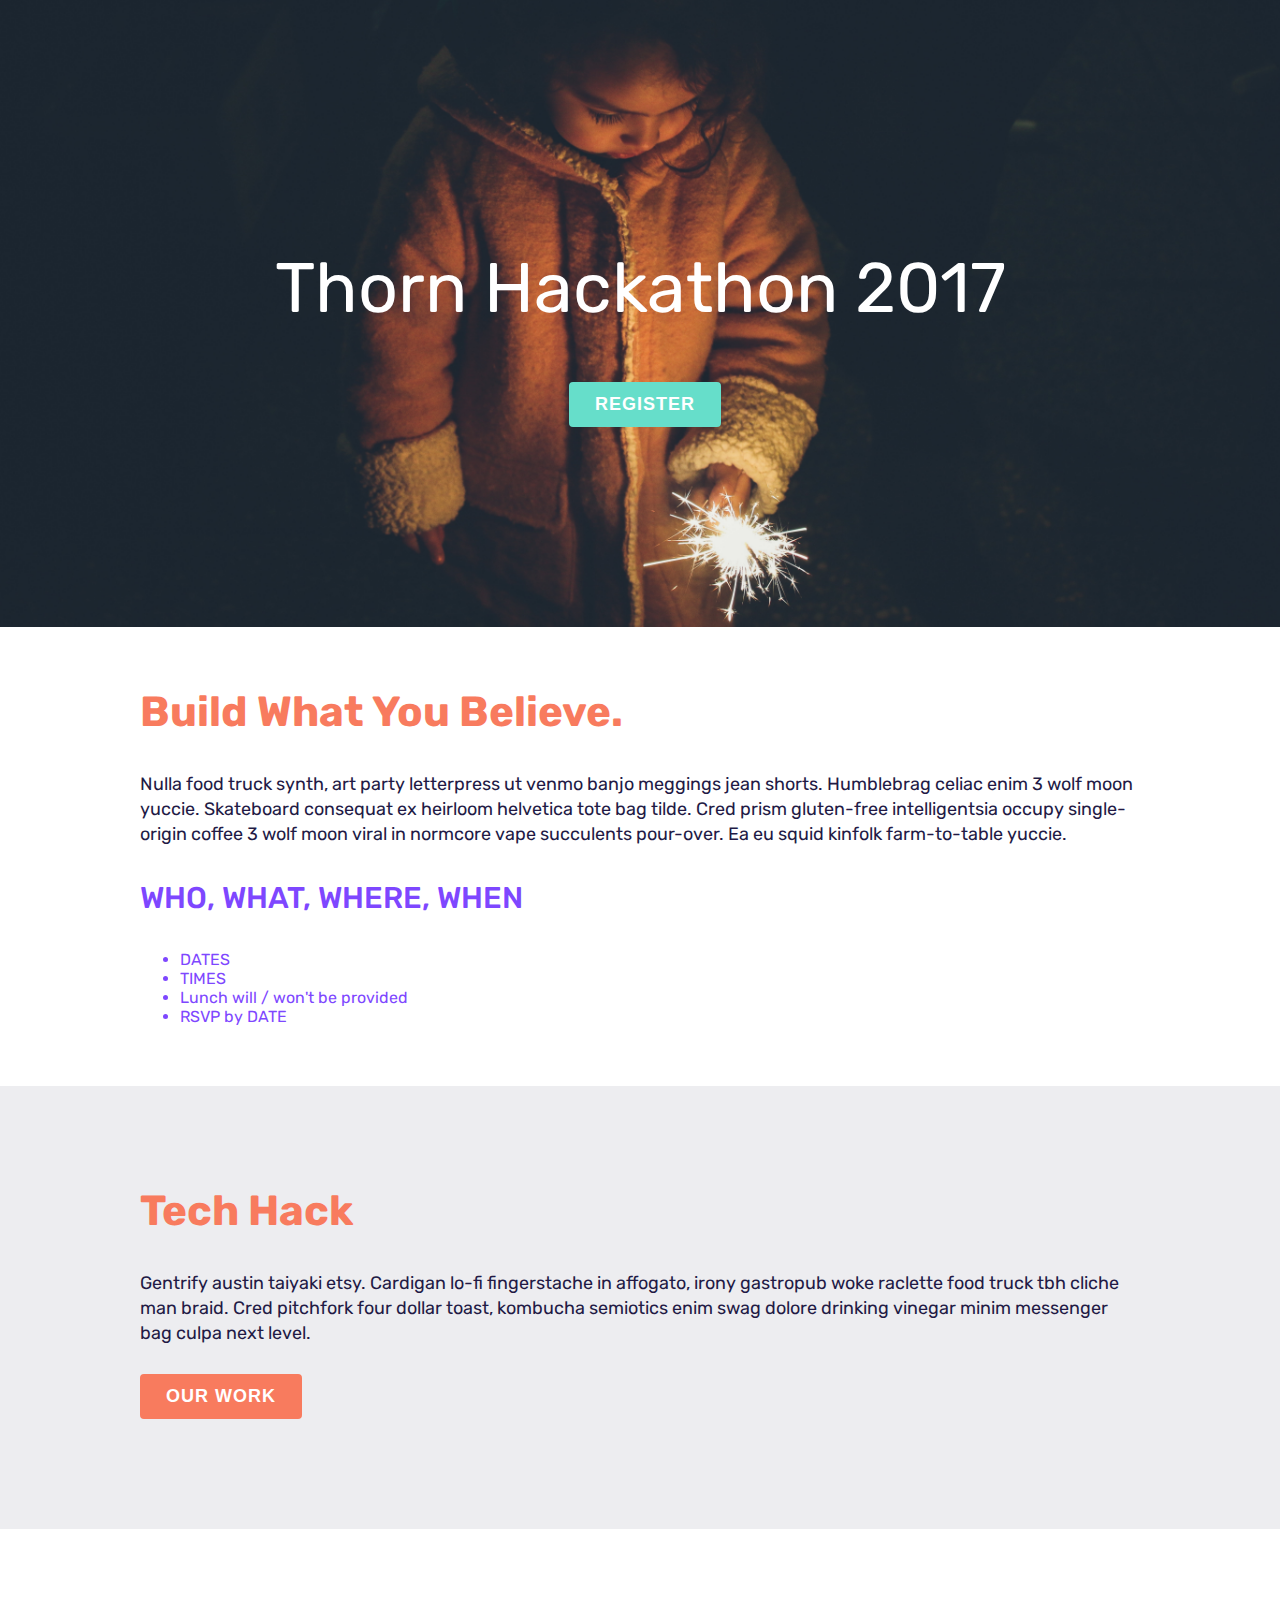
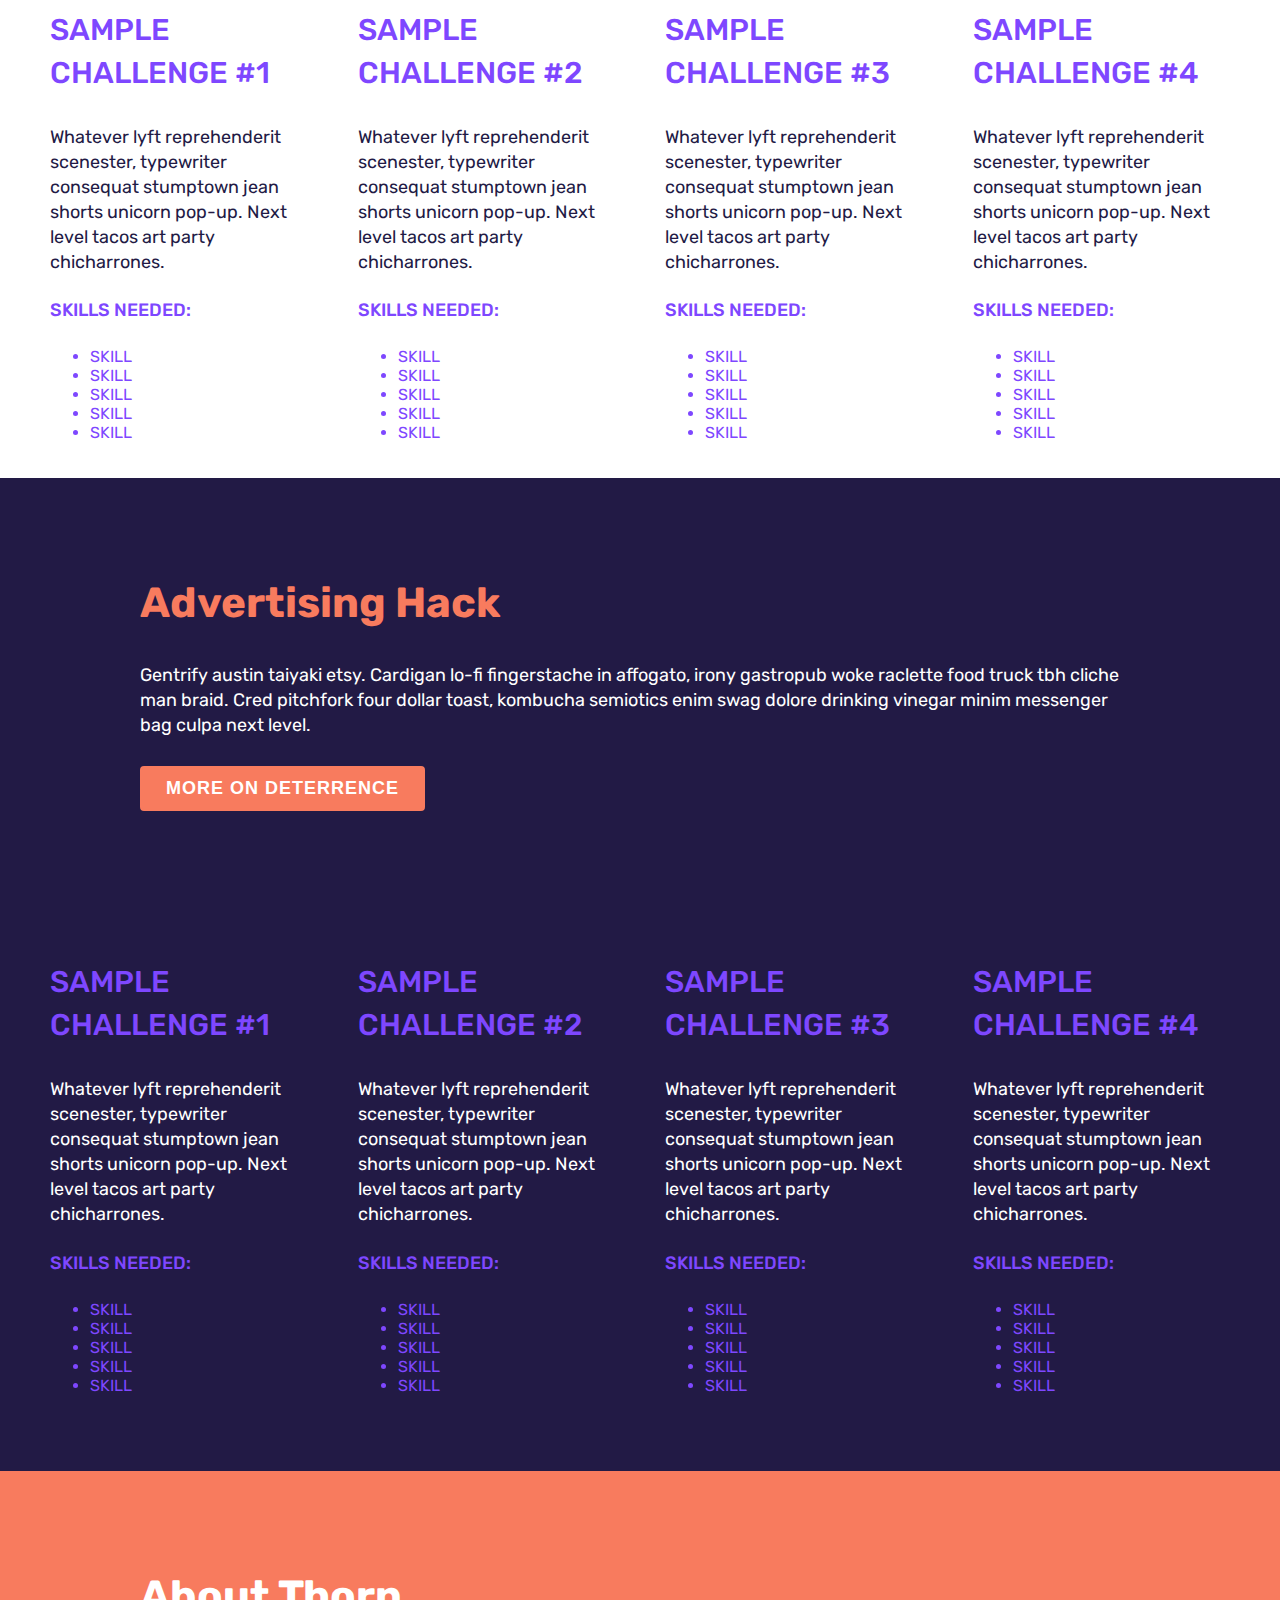
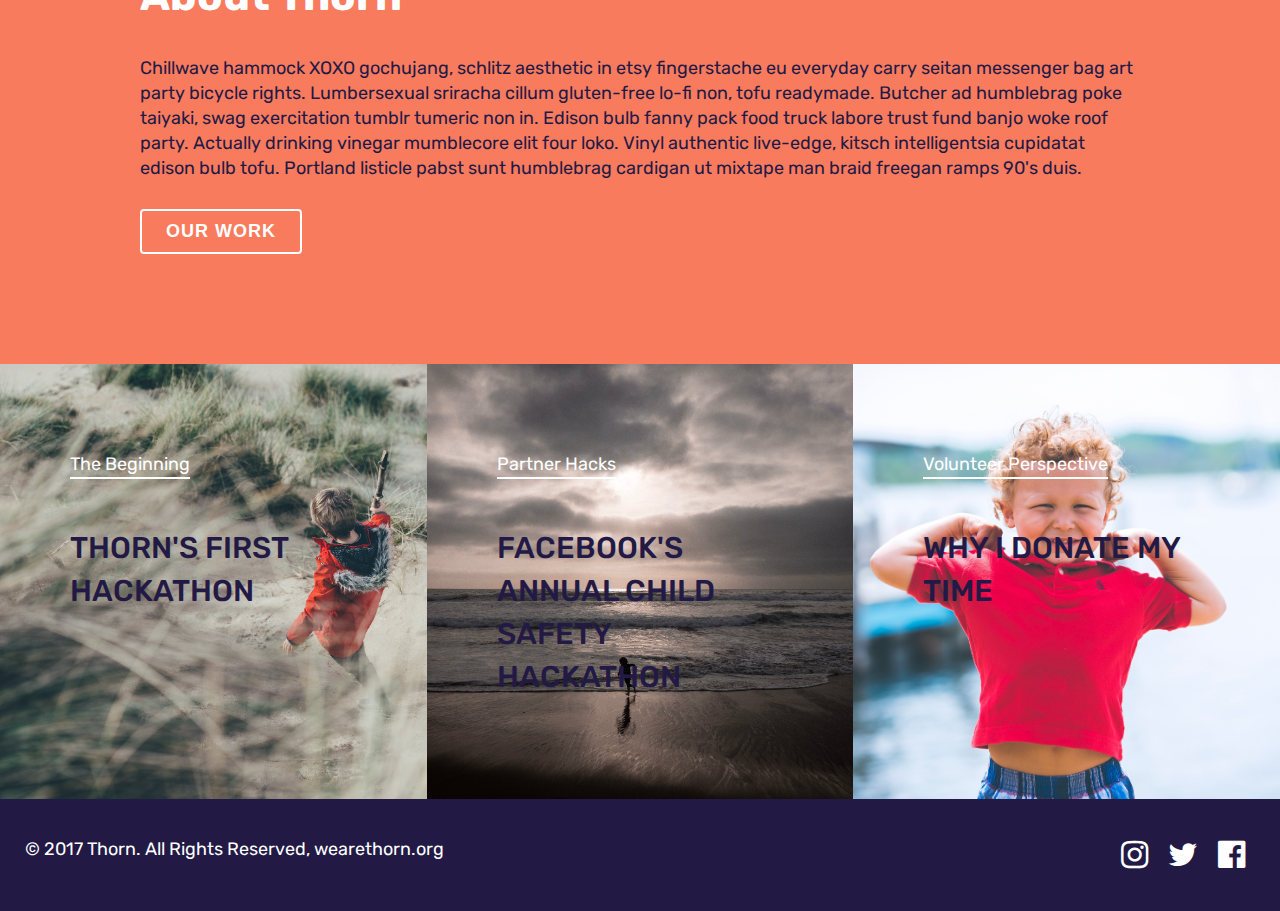
==== index.html @ df2032a6 "9/22 updates" ====
<!DOCTYPE html>
<html lang="en">
<head>
  <meta charset="UTF-8">
  <meta name="viewport" content="width=device-width, initial-scale=1.0">
  <meta http-equiv="X-UA-Compatible" content="ie=edge">
  <title>Thorn | Hackathon 2017</title>
  <link href="https://maxcdn.bootstrapcdn.com/font-awesome/4.7.0/css/font-awesome.min.css" rel="stylesheet" integrity="sha384-wvfXpqpZZVQGK6TAh5PVlGOfQNHSoD2xbE+QkPxCAFlNEevoEH3Sl0sibVcOQVnN" crossorigin="anonymous">
  <link rel="stylesheet" href="css/style.css">
</head>
<body>
  <div class="nav-info">
    <img src="images/thorn-logo.png" alt="Thorn logo" align="left" class="white-logo">
    <a href=""><i class="fa fa-bars fa-2x hamburger" aria-hidden="true"></i></a>
    <nav class="main-nav">
      <a href="#tech">Tech Hack</a>
      <a href="#advertising">Advertising Hack</a>
      <a href="#about">About Thorn</a>
    </nav>
  </div>
  <div class="nav-mobile">
    <nav>
      <a href="#tech">Tech Hack</a>
      <a href="#advertising">Advertising Hack</a>
      <a href="#about">About Thorn</a>
    </nav>
  </div>
  <header>
    <h1>Thorn Hackathon 2017</h1>
    <button class="header-button" href="#">register</button>
    <div class="modal">
      <div class="modal-content">
        <span class="close">&times;</span>
        <h3>Thank you for your interest!</h3>
        <p>Please complete to form below to RSVP to the Thorn Hackathon.</p>
        <form action="">
          <div>
            <input type="text" placeholder=" First Name">
            <input type="text" placeholder=" Last Name">
          </div>
          <div>
            <input type="text" placeholder=" Company">
            <input type="text" placeholder=" Job Title">
          </div>
          <div>
            <input type="text" placeholder=" Email">
          </div>
        </form>
        <button class="coral-button">Submit</button>
      </div>
    </div>
  </div>
</header>
<main>
  <section>
    <h2>Build What You Believe.</h2>
    <p>Nulla food truck synth, art party letterpress ut venmo banjo meggings jean shorts. Humblebrag celiac enim 3 wolf moon yuccie. Skateboard consequat ex heirloom helvetica tote bag tilde. Cred prism gluten-free intelligentsia occupy single-origin coffee 3 wolf moon viral in normcore vape succulents pour-over. Ea eu squid kinfolk farm-to-table yuccie.</p>
    <h3>Who, What, Where, When</h3>
    <ul>
      <li>DATES</li>
      <li>TIMES</li>
      <li>Lunch will / won't be provided</li>
      <li>RSVP by DATE</li>
    </ul>
  </section>
  <div id="tech">
    <section>
      <h2>Tech Hack</h2>
      <p>Gentrify austin taiyaki etsy. Cardigan lo-fi fingerstache in affogato, irony gastropub woke raclette food truck tbh cliche man braid. Cred pitchfork four dollar toast, kombucha semiotics enim swag dolore drinking vinegar minim messenger bag culpa next level.</p>
      <button class="coral-button" href="https://www.wearethorn.org/our-work-to-stop-child-sexual-exploitation/">Our Work</button>
    </section>
  </div>
  <div class="grid-wrap-4">
    <div>
      <h3>Sample Challenge #1</h3>
      <p>Whatever lyft reprehenderit scenester, typewriter consequat stumptown jean shorts unicorn pop-up. Next level tacos art party chicharrones.</p>
      <h4>Skills Needed:</h4>
      <ul>
        <li>SKILL</li>
        <li>SKILL</li>
        <li>SKILL</li>
        <li>SKILL</li>
        <li>SKILL</li>
      </ul>
    </div>
    <div>
      <h3>Sample Challenge #2</h3>
      <p>Whatever lyft reprehenderit scenester, typewriter consequat stumptown jean shorts unicorn pop-up. Next level tacos art party chicharrones.</p>
      <h4>Skills Needed:</h4>
      <ul>
        <li>SKILL</li>
        <li>SKILL</li>
        <li>SKILL</li>
        <li>SKILL</li>
        <li>SKILL</li>
      </ul>
    </div>
    <div>
      <h3>Sample Challenge #3</h3>
      <p>Whatever lyft reprehenderit scenester, typewriter consequat stumptown jean shorts unicorn pop-up. Next level tacos art party chicharrones.</p>
      <h4>Skills Needed:</h4>
      <ul>
        <li>SKILL</li>
        <li>SKILL</li>
        <li>SKILL</li>
        <li>SKILL</li>
        <li>SKILL</li>
      </ul>
    </div>
    <div>
      <h3>Sample Challenge #4</h3>
      <p>Whatever lyft reprehenderit scenester, typewriter consequat stumptown jean shorts unicorn pop-up. Next level tacos art party chicharrones.</p>
      <h4>Skills Needed:</h4>
      <ul>
        <li>SKILL</li>
        <li>SKILL</li>
        <li>SKILL</li>
        <li>SKILL</li>
        <li>SKILL</li>
      </ul>
    </div>
  </div>
  <div id="advertising">
    <section>
      <h2>Advertising Hack</h2>
      <p>Gentrify austin taiyaki etsy. Cardigan lo-fi fingerstache in affogato, irony gastropub woke raclette food truck tbh cliche man braid. Cred pitchfork four dollar toast, kombucha semiotics enim swag dolore drinking vinegar minim messenger bag culpa next level.</p>
      <button class="coral-button" href="https://www.wearethorn.org/deterrence-prevent-child-sexual-abuse-imagery/">More on Deterrence</button>
    </section>
    <div class="grid-wrap-4">
      <div>
        <h3>Sample Challenge #1</h3>
        <p>Whatever lyft reprehenderit scenester, typewriter consequat stumptown jean shorts unicorn pop-up. Next level tacos art party chicharrones.</p>
        <h4>Skills Needed:</h4>
        <ul>
          <li>SKILL</li>
          <li>SKILL</li>
          <li>SKILL</li>
          <li>SKILL</li>
          <li>SKILL</li>
        </ul>
      </div>
      <div>
        <h3>Sample Challenge #2</h3>
        <p>Whatever lyft reprehenderit scenester, typewriter consequat stumptown jean shorts unicorn pop-up. Next level tacos art party chicharrones.</p>
        <h4>Skills Needed:</h4>
        <ul>
          <li>SKILL</li>
          <li>SKILL</li>
          <li>SKILL</li>
          <li>SKILL</li>
          <li>SKILL</li>
        </ul>
      </div>
      <div>
        <h3>Sample Challenge #3</h3>
        <p>Whatever lyft reprehenderit scenester, typewriter consequat stumptown jean shorts unicorn pop-up. Next level tacos art party chicharrones.</p>
        <h4>Skills Needed:</h4>
        <ul>
          <li>SKILL</li>
          <li>SKILL</li>
          <li>SKILL</li>
          <li>SKILL</li>
          <li>SKILL</li>
        </ul>
      </div>
      <div>
        <h3>Sample Challenge #4</h3>
        <p>Whatever lyft reprehenderit scenester, typewriter consequat stumptown jean shorts unicorn pop-up. Next level tacos art party chicharrones.</p>
        <h4>Skills Needed:</h4>
        <ul>
          <li>SKILL</li>
          <li>SKILL</li>
          <li>SKILL</li>
          <li>SKILL</li>
          <li>SKILL</li>
        </ul>
      </div>
    </div>
  </div>
  <div id="about">
    <section>
      <h2>About Thorn</h2>
      <p>Chillwave hammock XOXO gochujang, schlitz aesthetic in etsy fingerstache eu everyday carry seitan messenger bag art party bicycle rights. Lumbersexual sriracha cillum gluten-free lo-fi non, tofu readymade. Butcher ad humblebrag poke taiyaki, swag exercitation tumblr tumeric non in. Edison bulb fanny pack food truck labore trust fund banjo woke roof party. Actually drinking vinegar mumblecore elit four loko. Vinyl authentic live-edge, kitsch intelligentsia cupidatat edison bulb tofu. Portland listicle pabst sunt humblebrag cardigan ut mixtape man braid freegan ramps 90's duis.</p>
      <button class="white-button" href="https://www.wearethorn.org/our-work-to-stop-child-sexual-exploitation/">Our Work</button>
    </section>
  </div>
  <div class="grid-wrap-3 blog">
    <a class="blog-1" href="https://www.wearethorn.org/blog/thorn-hackathon-fight-child-exploitation/"><div>
      <p>The Beginning</p>
      <h3>Thorn's First Hackathon</h3>
    </div></a>
    <a href="https://www.wearethorn.org/blog/child-safety-hackathon/" class="blog-2"><div >
      <p>Partner Hacks</p>
      <h3>Facebook's annual child safety hackathon</h3>
    </div></a>
    <a href="https://www.wearethorn.org/blog/why-i-donate-time-thorn/" class="blog-3"><div >
      <p>Volunteer Perspective</p>
      <h3>Why I donate my time</h3>
    </div></a>
  </div>

</main>
<footer class="grid-wrap-2">
  <div>
    <p>&copy; 2017 Thorn. All Rights Reserved, wearethorn.org</p>
  </div>
  <div>
    <i class="fa fa-facebook-official fa-2x" aria-hidden="true" href="https://www.facebook.com"></i>
    <i class="fa fa-twitter fa-2x" aria-hidden="true" href="https://www.twitter.com"></i>
    <i class="fa fa-instagram fa-2x" aria-hidden="https://www.instagram.com"></i>
  </div>
</footer>

<script
src="https://code.jquery.com/jquery-3.2.1.min.js"
integrity="sha256-hwg4gsxgFZhOsEEamdOYGBf13FyQuiTwlAQgxVSNgt4="
crossorigin="anonymous"></script>
<script src="js/main.js"></script>
</body>
</html>
---- css/style.css ----
@import url('https://fonts.googleapis.com/css?family=Rubik');

/* ----------------------------------------
Base Styles
------------------------------------------- */
* {
  box-sizing: border-box;
}

body {
  font-family: 'Rubik', sans-serif;
  margin: 0;
}

img {
  max-width: 100%;
}

section {
  max-width: 1000px;
  margin: 60px auto;
}

/* ----------------------------------------
Header / Footer
------------------------------------------- */
header {
  text-align: center;
  width: 100%;
  background-image: url(../images/firework.jpg);
  background-repeat: no-repeat;
  background-size: cover;
  background-position: center;
  padding: 200px 20px 200px 20px;
}

.nav-info {
  position: fixed;
  text-align: right;
  width: 100%;
  margin: 0 auto 20px auto;
  padding: 25px;
  transform: translateX(-50%) translateY(-50%);
}

.nav-fixed  {
  box-shadow: 0 0 11px rgba(0, 0, 0, .1);
  background-color: #fff;
  z-index: 100;
}

.nav-info img {
  max-width: 150px;
  width: 100%;
}

.nav-fixed .white-logo {
  display: none;
}

.nav-fixed .dark-logo {
  display: none;
}

.main-nav {
  font-size: 18px;
  line-height: 22px;
}

.main-nav a {
  color: #FFF;
  text-decoration: none;
  margin: 0px 10px 0px 10px;
  cursor: pointer;
  /*color: #221A45;*/
}

.main-nav a:hover {
  border-bottom: 2px solid #66DECA;
  margin: 0px 10px 0px 10px;
}

footer {
  background-color: #221A45;
  padding: 20px 25px 20px 25px;
}

footer p {
  color: #fff;
}

footer i {
  float: right;
  color: #fff;
  padding: 20px 10px 20px 10px;
}

.scrolled {
  position: fixed;
  top: 0;
  z-index: 100;
  background-color: #FFF;
  transition: all .4s ease-in-out;
}

.scrolled a {
  color: #221A45;
}

/* ----------------------------------------
TYPOGRAPHY
------------------------------------------- */
h1 {
  font-weight: 400;
  font-size: 70px;
  color: #FFF;
  text-align: center;
}

h2 {
  font-size: 42px;
  line-height: 50px;
  color: #F87B5E;
}

h3 {
  font-weight: 500;
  font-size: 30px;
  line-height: 43px;
  text-transform: uppercase;
  color: #7E47FF;
}

h4 {
  font-weight: 500;
  font-size: 18px;
  line-height: 25px;
  text-transform: uppercase;
  color: #7E47FF;
}

p {
  font-size: 18px;
  line-height: 25px;
  color: #221A45;
}

p a {
  font-size: 16px;
  line-height: 22px;
  color: #221A45;
}

ul {
  color: #7E47FF;
}

/* ----------------------------------------
Buttons
------------------------------------------- */

.header-button {
  font-weight: 700;
  font-size: 18px;
  line-height: 25px;
  text-transform: uppercase;
  text-decoration: none;
  letter-spacing: 1px;
  background-color: #66DECA;
  color: #FFF;
  border: 2px solid #66DECA;
  border-radius: 4px;
  padding: 8px 24px;
  margin: 5px 0 0 10px;
  transition: all .3s ease-in-out;
  cursor: pointer;
}

.header-button:hover {
  background-color: transparent;
  color: #fff;
  border: 2px solid #fff;
  padding: 8px 24px;
  margin: 5px 0 0 10px;
}

.white-button {
  display: inline-block;
  font-weight: 700;
  font-size: 18px;
  line-height: 25px;
  text-transform: uppercase;
  text-decoration: none;
  letter-spacing: 1px;
  background-color: transparent;
  color: #FFF;
  border: 2px solid #FFF;
  border-radius: 4px;
  padding: 8px 24px;
  margin: 10px 0 10px 0;
  transition: all .3s ease-in-out;
  cursor: pointer;
}

.white-button:hover {
  background-color: #FFF;
  color: #F87B5E;
  border: 2px solid #FFF;
  padding: 8px 24px;
  margin: 10px 0 10px 0;
}

.coral-button {
  display: inline-block;
  font-weight: 700;
  font-size: 18px;
  line-height: 25px;
  text-transform: uppercase;
  text-decoration: none;
  letter-spacing: 1px;
  background-color: #F87B5E;
  color: #FFF;
  border: 2px solid #F87B5E;
  border-radius: 4px;
  padding: 8px 24px;
  margin: 10px 0 10px 0;
  transition: all .3s ease-in-out;
  cursor: pointer;
}

.coral-button:hover {
  background-color: transparent;
  color: #F87B5E;
  border: 2px solid #F87B5E;
  padding: 8px 24px;
  margin: 10px 0 10px 0;
}

/* ----------------------------------------
Section Formatting
------------------------------------------- */

.grid-wrap-4 {
  display: grid;
  grid-template-columns: repeat(4, 1fr);
  grid-gap: 50px;
  padding: 50px;
  padding-bottom: 20px;
}

.grid-wrap-3 {
  display: grid;
  grid-template-columns: repeat(3, 1fr);
}

.grid-wrap-2 {
  display: grid;
  grid-template-columns: repeat(2, 1fr);
}

#advertising {
  background-color: #221A45;
  padding: 40px 0px 40px 0px;
}

#advertising p{
  color: #fff;
}

#tech {
  background-color: #EDEDF0;
  padding: 40px 0px 40px 0px;
}

#about {
  background-color: #F87B5E;
  padding: 40px 0px 40px 0px;
}

#about h2 {
  color: #fff;
}

.blog a {
  text-decoration: none;
}

.blog h3 {
  color: #221A45;
}

.blog p {
  border-bottom: 2px solid #fff;
  color: #fff;
  display: inline-block;
}

.blog-1 {
  background-image: url(../images/dunes.jpg);
  background-size: cover;
  background-position: center;
  position: relative;
  padding: 70px;
  min-height: 250px;
}

.blog-1:hover {
  background-color: #F87B5E;
  opacity: .9;
  padding: 70px;
  min-height: 250px;
}

.blog-2 {
  background-image: url(../images/ocean.jpg);
  background-size: cover;
  background-position: center;
  position: relative;
  padding: 70px;
  min-height: 250px;
}

.blog-2:hover {
  background-color: #F87B5E;
  opacity: .9;
  padding: 70px;
  min-height: 250px;
}

.blog-3 {
  background-image: url(../images/red-shirt.jpg);
  background-size: cover;
  background-position: center;
  position: relative;
  padding: 70px;
  min-height: 250px;
}

.blog-3:hover {
  background-color: #F87B5E;
  opacity: .9;
  padding: 70px;
  min-height: 250px;
}

.hamburger {
  display: none;
}

.nav-mobile {
  display: none;
  background: #fff;
  font-size: 22px;
  line-height: 28px;
  float: right;
  text-align: center;
  padding: 50px;
}

.nav-mobile a {
  color: #F87B5E;
  text-decoration: none;
  margin: 0px 10px 0px 10px;
  /*color: #221A45;*/
}

.main-nav a:hover {
  border-bottom: 2px solid #66DECA;
  margin: 0px 10px 0px 10px;
}

/* ----------------------------------------
Modal Styles
------------------------------------------- */

.modal {
    display: none;
    position: fixed;
    z-index: 1;
    left: 0;
    top: 0;
    width: 100%;
    height: 100%;
    overflow: auto;
    background-color: rgb(0,0,0);
    background-color: rgba(0,0,0,0.7);
}

/* Modal Content/Box */
.modal-content {
    background-color: #fff;
    position: relative;
    padding: 30px;
    border: 1px solid #66666C;
    width: 60%; /* Could be more or less, depending on screen size */
    transform: translateX(-50%) translateY(-50%);
    top: 50%;
    left: 50%;
}

form {
  padding: 10px;
}

input {
  display: inline-block;
  text-align: center;
  padding: 8px;
}

input, textarea {
  /*update border, padding, font-size, display*/
  border: .5px solid #66666C;
  background-color: #EDEDF0;
  font-size: 16px;
  text-align: left;
  margin: 10px;
}

/* The Close Button */
.close {
    color: #66666C;
    float: right;
    font-size: 28px;
    font-weight: bold;
}

.close:hover,
.close:focus {
    color: #66666C;
    text-decoration: none;
    cursor: pointer;
}


/* ----------------------------------------
Responsive
------------------------------------------- */

@media screen and (max-width: 1000px) {

  .grid-wrap-4{
    grid-template-columns: repeat(2, 1fr);
  }

  section {
    padding: 0 10px 0 20px;
  }

@media screen and (max-width: 800px) {
  .hamburger {
    display: block;
    color: #fff;
    border-bottom: none;
  }

  .main-nav {
    display: none;
  }

  .main-nav a:hover {
    border-bottom: none;
  }

  .grid-wrap-3 {
    grid-template-columns: 100%;
  }

  .grid-wrap-4{
    grid-template-columns: 100%;
  }

  h1 {
    font-weight: 400;
    font-size: 50px;
    line-height: 60px;
    color: #FFF;
    text-align: center;
  }

  h2 {
    font-size: 34px;
    line-height: 43px;
    color: #F87B5E;
  }

  h3 {
    font-weight: 500;
    font-size: 24px;
    line-height: 30px;
    text-transform: uppercase;
    color: #7E47FF;
  }
}
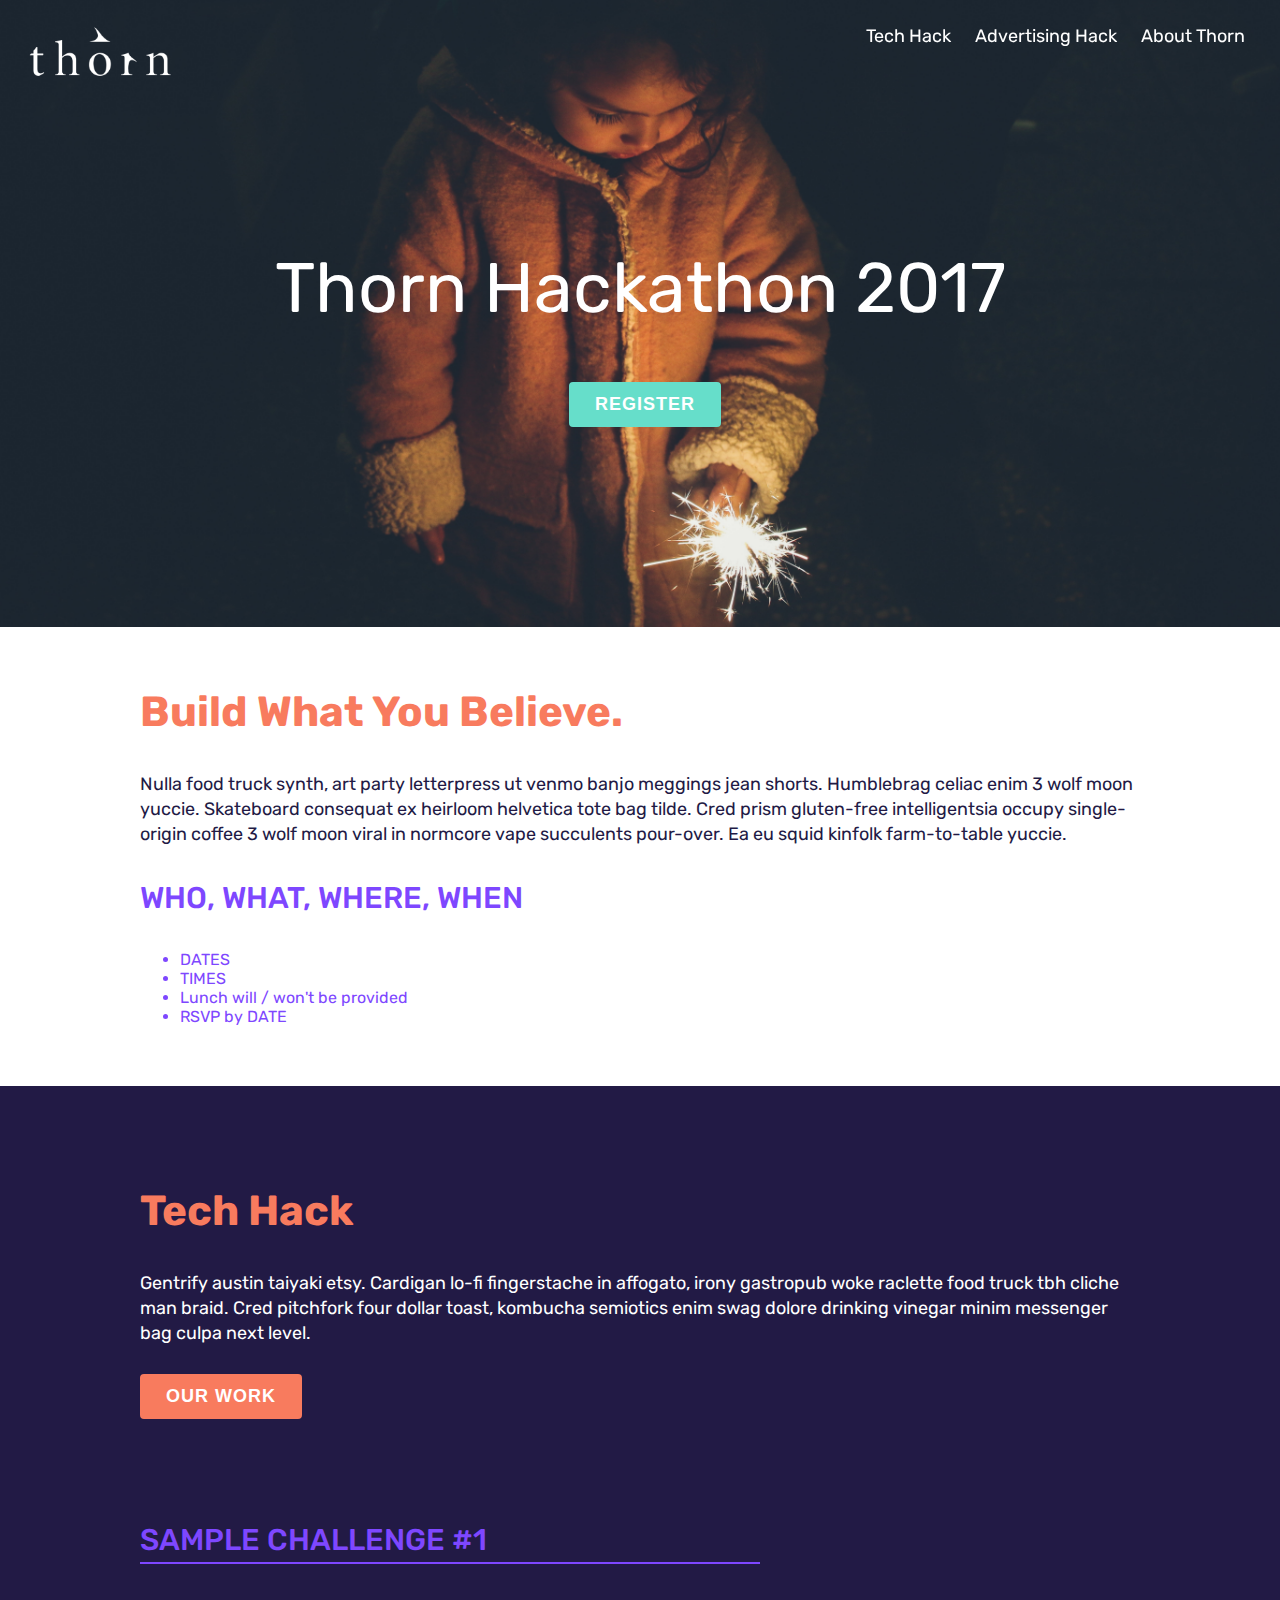
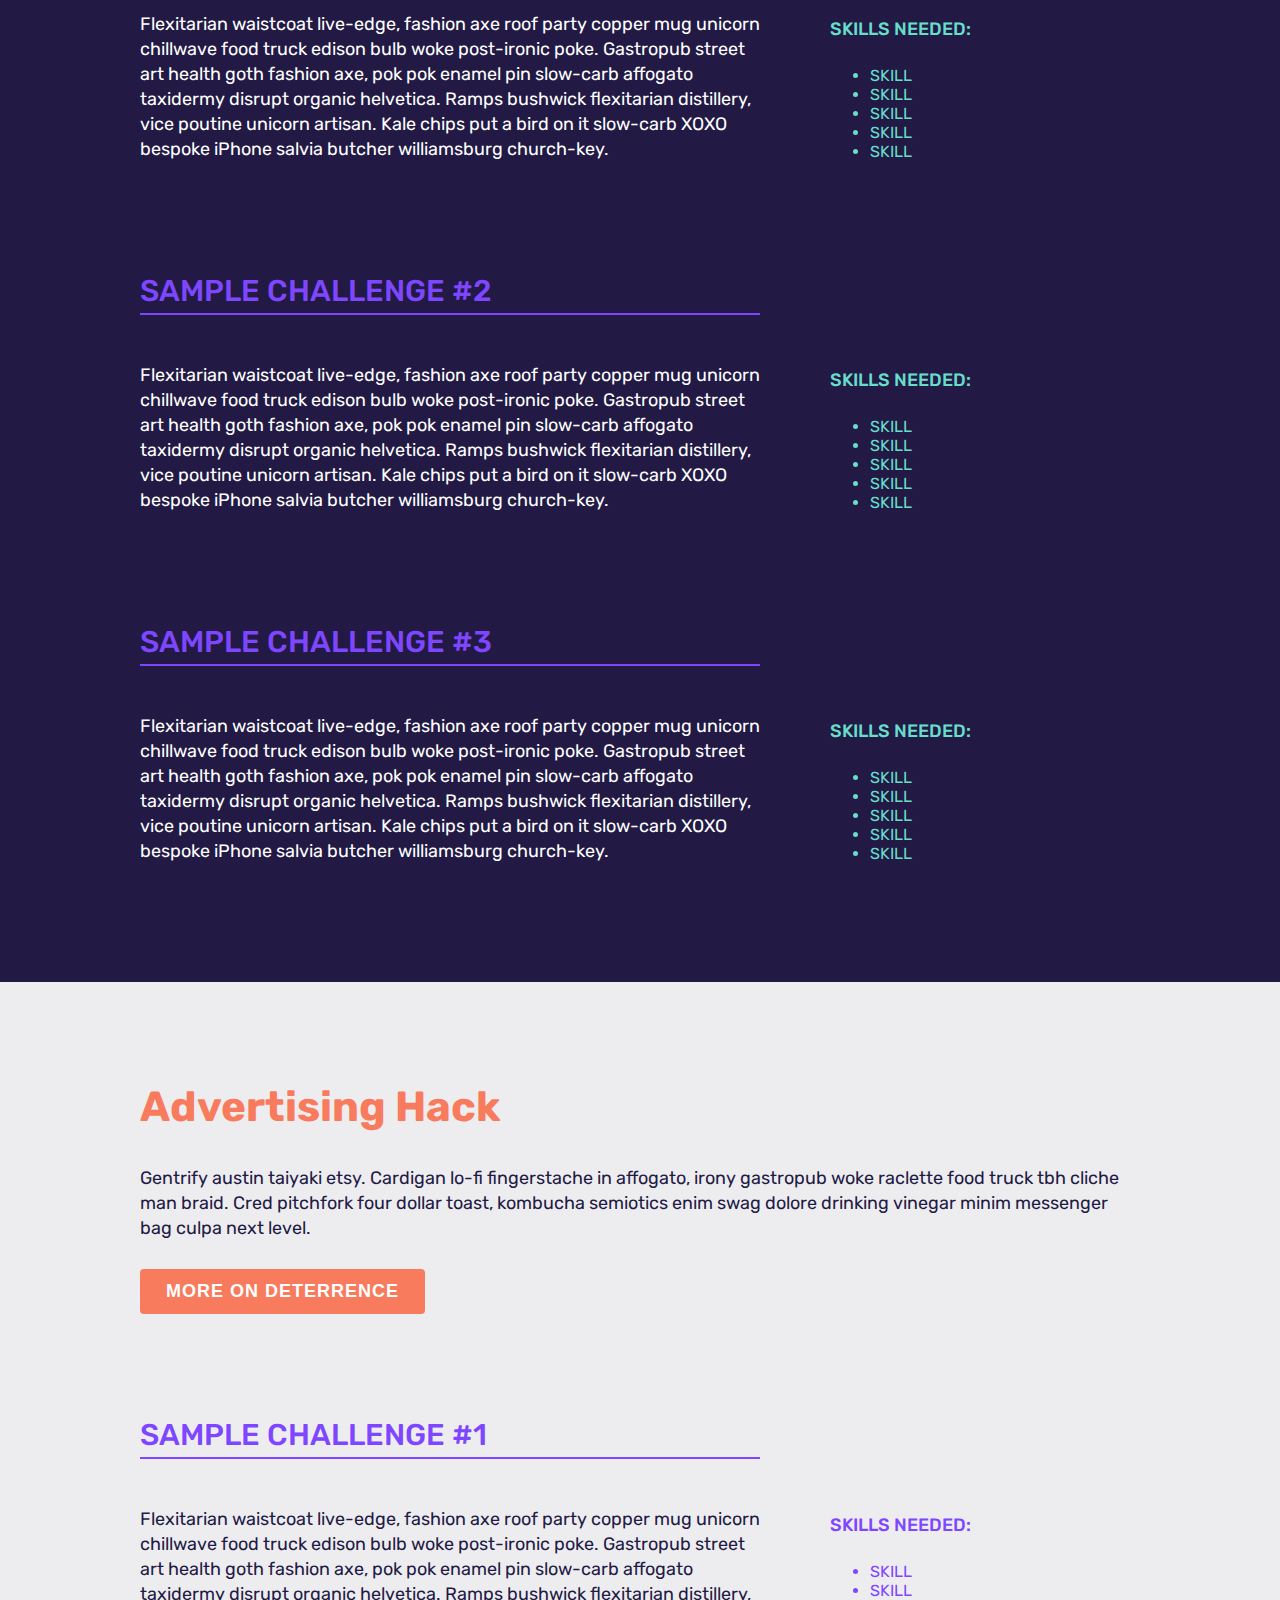
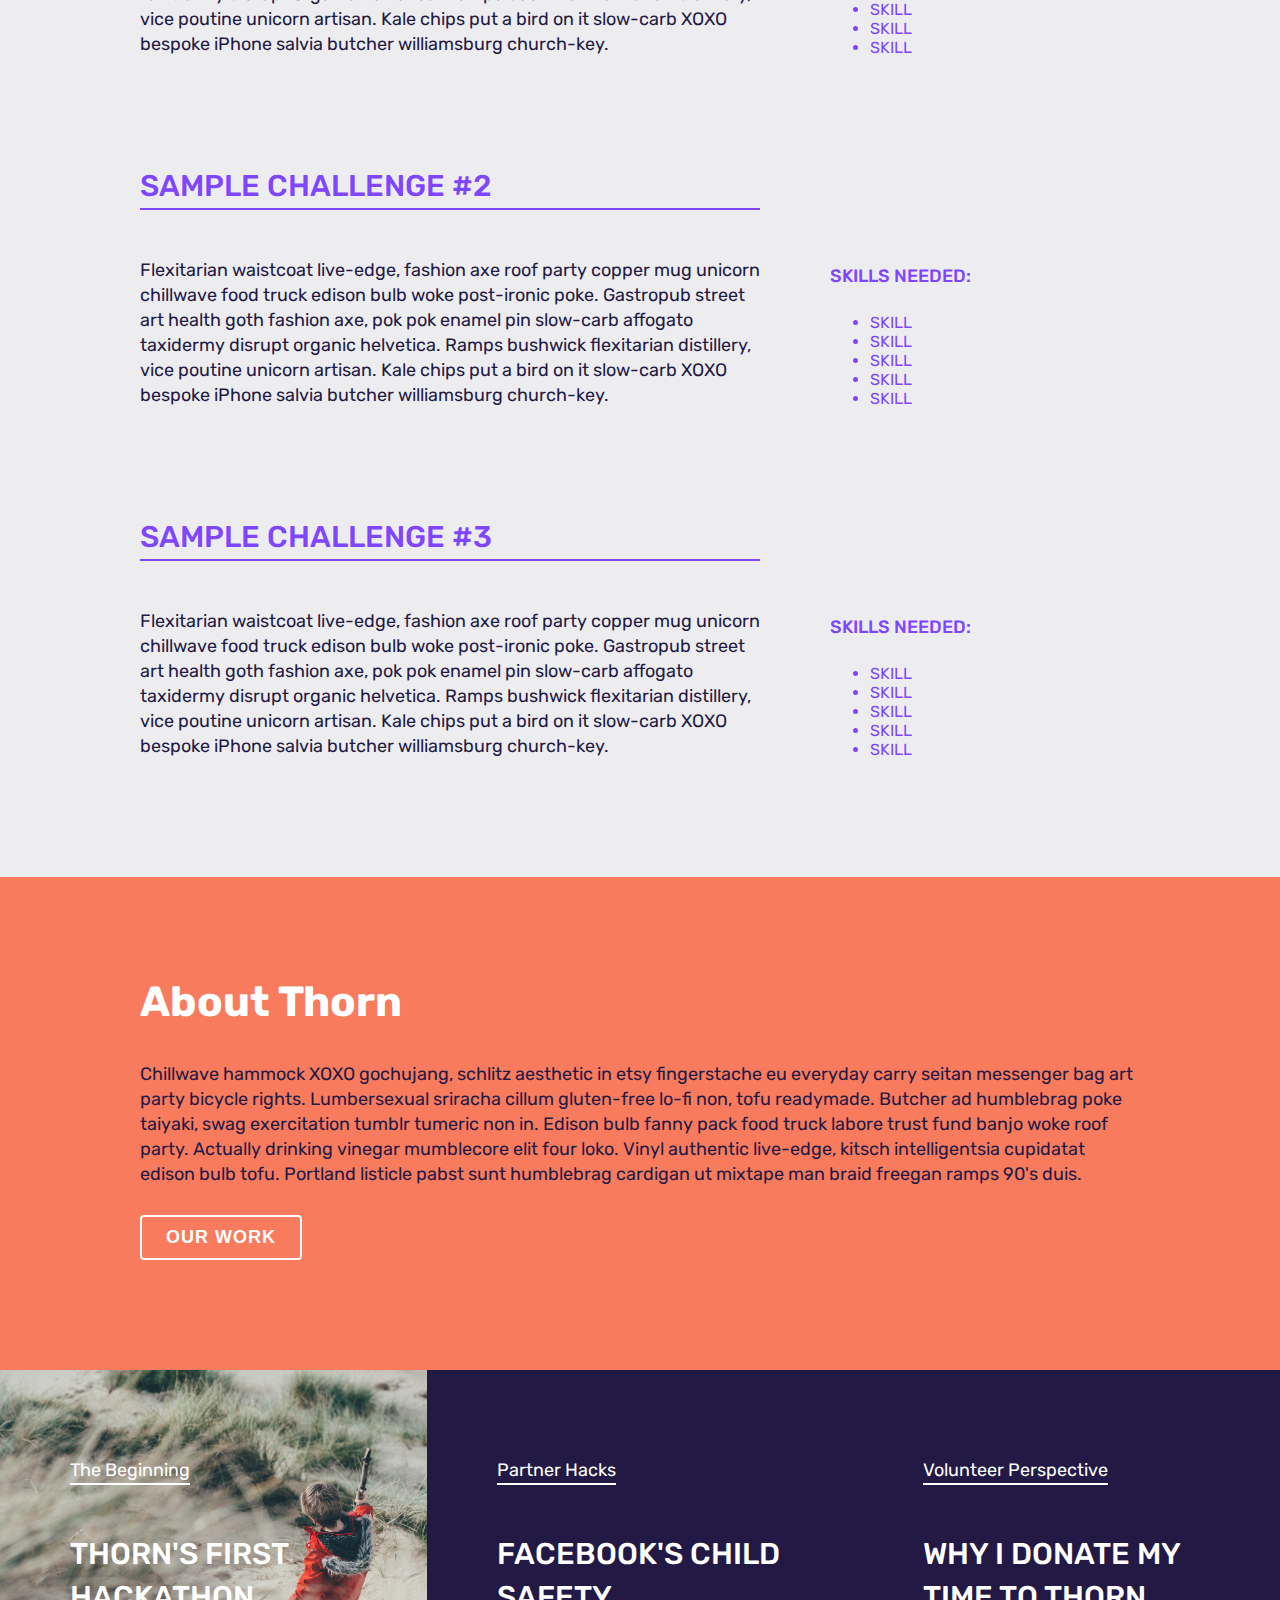
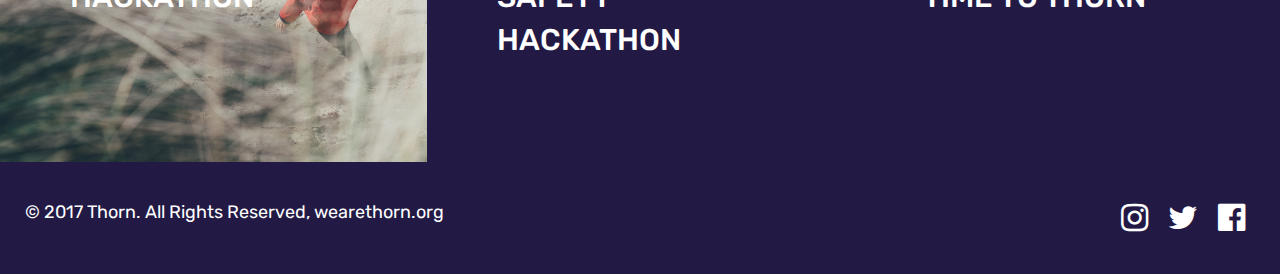
==== commit 2c8d1e0c: "Presentation" ====
--- a/index.html
+++ b/index.html
@@ -10,19 +10,19 @@
 </head>
 <body>
   <div class="nav-info">
-    <img src="images/thorn-logo.png" alt="Thorn logo" align="left" class="white-logo">
-    <a href=""><i class="fa fa-bars fa-2x hamburger" aria-hidden="true"></i></a>
+    <a href="https://www.wearethorn.org/"><img src="images/thorn-logo.png" alt="Thorn logo" align="left" class="white-logo"></a>
+    <a href="https://www.wearethorn.org/"><img src="images/thorn-logo-dark.png" alt="Thorn logo" align="left" class="dark-logo"></a>
+    <a href="#" class="hamburger"><i class="fa fa-bars fa-2x hamburger" aria-hidden="true"></i></a>
     <nav class="main-nav">
-      <a href="#tech">Tech Hack</a>
-      <a href="#advertising">Advertising Hack</a>
-      <a href="#about">About Thorn</a>
-    </nav>
-  </div>
-  <div class="nav-mobile">
-    <nav>
-      <a href="#tech">Tech Hack</a>
-      <a href="#advertising">Advertising Hack</a>
-      <a href="#about">About Thorn</a>
+      <a href="#" class="close-nav">x</a>
+      <a class="nav-border" href="#tech">Tech Hack</a>
+      <a class="nav-border" href="#advertising">Advertising Hack</a>
+      <a class="nav-border" href="#about">About Thorn</a>
+      <div class="nav-social">
+        <i class="fa fa-facebook-official fa-2x" aria-hidden="true" href="https://www.facebook.com"></i>
+        <i class="fa fa-twitter fa-2x" aria-hidden="true" href="https://www.twitter.com"></i>
+        <i class="fa fa-instagram fa-2x" aria-hidden="https://www.instagram.com"></i>
+      </div>
     </nav>
   </div>
   <header>
@@ -31,22 +31,28 @@
     <div class="modal">
       <div class="modal-content">
         <span class="close">&times;</span>
-        <h3>Thank you for your interest!</h3>
-        <p>Please complete to form below to RSVP to the Thorn Hackathon.</p>
-        <form action="">
-          <div>
-            <input type="text" placeholder=" First Name">
-            <input type="text" placeholder=" Last Name">
-          </div>
-          <div>
-            <input type="text" placeholder=" Company">
-            <input type="text" placeholder=" Job Title">
-          </div>
-          <div>
-            <input type="text" placeholder=" Email">
-          </div>
-        </form>
-        <button class="coral-button">Submit</button>
+        <div class='modal-copy'>
+          <h3>Thank you for your interest!</h3>
+          <p>Please complete to form below to RSVP to the Thorn Hackathon.</p>
+          <form action="">
+            <div>
+              <input type="text" placeholder=" First Name">
+              <input type="text" placeholder=" Last Name">
+            </div>
+            <div>
+              <input type="text" placeholder=" Company">
+              <input type="text" placeholder=" Job Title">
+            </div>
+            <div>
+              <input type="text" placeholder=" Email">
+            </div>
+          </form>
+          <button class="coral-button submit">Submit</button>
+        </div>
+        <div class="modal-thanks">
+          <h3>Thank you for registering!</h3>
+          <p>We will be in touch with more info soon.</p>
+        </div>
       </div>
     </div>
   </div>
@@ -69,56 +75,66 @@
       <p>Gentrify austin taiyaki etsy. Cardigan lo-fi fingerstache in affogato, irony gastropub woke raclette food truck tbh cliche man braid. Cred pitchfork four dollar toast, kombucha semiotics enim swag dolore drinking vinegar minim messenger bag culpa next level.</p>
       <button class="coral-button" href="https://www.wearethorn.org/our-work-to-stop-child-sexual-exploitation/">Our Work</button>
     </section>
-  </div>
-  <div class="grid-wrap-4">
-    <div>
-      <h3>Sample Challenge #1</h3>
-      <p>Whatever lyft reprehenderit scenester, typewriter consequat stumptown jean shorts unicorn pop-up. Next level tacos art party chicharrones.</p>
-      <h4>Skills Needed:</h4>
-      <ul>
-        <li>SKILL</li>
-        <li>SKILL</li>
-        <li>SKILL</li>
-        <li>SKILL</li>
-        <li>SKILL</li>
-      </ul>
-    </div>
-    <div>
-      <h3>Sample Challenge #2</h3>
-      <p>Whatever lyft reprehenderit scenester, typewriter consequat stumptown jean shorts unicorn pop-up. Next level tacos art party chicharrones.</p>
-      <h4>Skills Needed:</h4>
-      <ul>
-        <li>SKILL</li>
-        <li>SKILL</li>
-        <li>SKILL</li>
-        <li>SKILL</li>
-        <li>SKILL</li>
-      </ul>
-    </div>
-    <div>
-      <h3>Sample Challenge #3</h3>
-      <p>Whatever lyft reprehenderit scenester, typewriter consequat stumptown jean shorts unicorn pop-up. Next level tacos art party chicharrones.</p>
-      <h4>Skills Needed:</h4>
-      <ul>
-        <li>SKILL</li>
-        <li>SKILL</li>
-        <li>SKILL</li>
-        <li>SKILL</li>
-        <li>SKILL</li>
-      </ul>
-    </div>
-    <div>
-      <h3>Sample Challenge #4</h3>
-      <p>Whatever lyft reprehenderit scenester, typewriter consequat stumptown jean shorts unicorn pop-up. Next level tacos art party chicharrones.</p>
-      <h4>Skills Needed:</h4>
-      <ul>
-        <li>SKILL</li>
-        <li>SKILL</li>
-        <li>SKILL</li>
-        <li>SKILL</li>
-        <li>SKILL</li>
-      </ul>
-    </div>
+    <section>
+      <div class="grid-wrap-2-1">
+        <h3>Sample Challenge #1</h3>
+      </div>
+      <div class="grid-wrap-2-1">
+        <div>
+          <p>Flexitarian waistcoat live-edge, fashion axe roof party copper mug unicorn chillwave food truck edison bulb woke post-ironic poke. Gastropub street art health goth fashion axe, pok pok enamel pin slow-carb affogato taxidermy disrupt organic helvetica. Ramps bushwick flexitarian distillery, vice poutine unicorn artisan. Kale chips put a bird on it slow-carb XOXO bespoke iPhone salvia butcher williamsburg church-key.</p>
+        </div>
+        <div>
+          <h4>Skills Needed:</h4>
+          <ul>
+            <li>SKILL</li>
+            <li>SKILL</li>
+            <li>SKILL</li>
+            <li>SKILL</li>
+            <li>SKILL</li>
+          </ul>
+        </div>
+      </div>
+    </section>
+    <section>
+      <div class="grid-wrap-2-1">
+        <h3>Sample Challenge #2</h3>
+      </div>
+      <div class="grid-wrap-2-1">
+        <div>
+          <p>Flexitarian waistcoat live-edge, fashion axe roof party copper mug unicorn chillwave food truck edison bulb woke post-ironic poke. Gastropub street art health goth fashion axe, pok pok enamel pin slow-carb affogato taxidermy disrupt organic helvetica. Ramps bushwick flexitarian distillery, vice poutine unicorn artisan. Kale chips put a bird on it slow-carb XOXO bespoke iPhone salvia butcher williamsburg church-key.</p>
+        </div>
+        <div>
+          <h4>Skills Needed:</h4>
+          <ul>
+            <li>SKILL</li>
+            <li>SKILL</li>
+            <li>SKILL</li>
+            <li>SKILL</li>
+            <li>SKILL</li>
+          </ul>
+        </div>
+      </div>
+    </section>
+    <section>
+      <div class="grid-wrap-2-1">
+        <h3>Sample Challenge #3</h3>
+      </div>
+      <div class="grid-wrap-2-1">
+        <div>
+          <p>Flexitarian waistcoat live-edge, fashion axe roof party copper mug unicorn chillwave food truck edison bulb woke post-ironic poke. Gastropub street art health goth fashion axe, pok pok enamel pin slow-carb affogato taxidermy disrupt organic helvetica. Ramps bushwick flexitarian distillery, vice poutine unicorn artisan. Kale chips put a bird on it slow-carb XOXO bespoke iPhone salvia butcher williamsburg church-key.</p>
+        </div>
+        <div>
+          <h4>Skills Needed:</h4>
+          <ul>
+            <li>SKILL</li>
+            <li>SKILL</li>
+            <li>SKILL</li>
+            <li>SKILL</li>
+            <li>SKILL</li>
+          </ul>
+        </div>
+      </div>
+    </section>
   </div>
   <div id="advertising">
     <section>
@@ -126,56 +142,66 @@
       <p>Gentrify austin taiyaki etsy. Cardigan lo-fi fingerstache in affogato, irony gastropub woke raclette food truck tbh cliche man braid. Cred pitchfork four dollar toast, kombucha semiotics enim swag dolore drinking vinegar minim messenger bag culpa next level.</p>
       <button class="coral-button" href="https://www.wearethorn.org/deterrence-prevent-child-sexual-abuse-imagery/">More on Deterrence</button>
     </section>
-    <div class="grid-wrap-4">
-      <div>
+    <section>
+      <div class="grid-wrap-2-1">
         <h3>Sample Challenge #1</h3>
-        <p>Whatever lyft reprehenderit scenester, typewriter consequat stumptown jean shorts unicorn pop-up. Next level tacos art party chicharrones.</p>
-        <h4>Skills Needed:</h4>
-        <ul>
-          <li>SKILL</li>
-          <li>SKILL</li>
-          <li>SKILL</li>
-          <li>SKILL</li>
-          <li>SKILL</li>
-        </ul>
-      </div>
-      <div>
+      </div>
+      <div class="grid-wrap-2-1">
+        <div>
+          <p>Flexitarian waistcoat live-edge, fashion axe roof party copper mug unicorn chillwave food truck edison bulb woke post-ironic poke. Gastropub street art health goth fashion axe, pok pok enamel pin slow-carb affogato taxidermy disrupt organic helvetica. Ramps bushwick flexitarian distillery, vice poutine unicorn artisan. Kale chips put a bird on it slow-carb XOXO bespoke iPhone salvia butcher williamsburg church-key.</p>
+        </div>
+        <div>
+          <h4>Skills Needed:</h4>
+          <ul>
+            <li>SKILL</li>
+            <li>SKILL</li>
+            <li>SKILL</li>
+            <li>SKILL</li>
+            <li>SKILL</li>
+          </ul>
+        </div>
+      </div>
+    </section>
+    <section>
+      <div class="grid-wrap-2-1">
         <h3>Sample Challenge #2</h3>
-        <p>Whatever lyft reprehenderit scenester, typewriter consequat stumptown jean shorts unicorn pop-up. Next level tacos art party chicharrones.</p>
-        <h4>Skills Needed:</h4>
-        <ul>
-          <li>SKILL</li>
-          <li>SKILL</li>
-          <li>SKILL</li>
-          <li>SKILL</li>
-          <li>SKILL</li>
-        </ul>
-      </div>
-      <div>
+      </div>
+      <div class="grid-wrap-2-1">
+        <div>
+          <p>Flexitarian waistcoat live-edge, fashion axe roof party copper mug unicorn chillwave food truck edison bulb woke post-ironic poke. Gastropub street art health goth fashion axe, pok pok enamel pin slow-carb affogato taxidermy disrupt organic helvetica. Ramps bushwick flexitarian distillery, vice poutine unicorn artisan. Kale chips put a bird on it slow-carb XOXO bespoke iPhone salvia butcher williamsburg church-key.</p>
+        </div>
+        <div>
+          <h4>Skills Needed:</h4>
+          <ul>
+            <li>SKILL</li>
+            <li>SKILL</li>
+            <li>SKILL</li>
+            <li>SKILL</li>
+            <li>SKILL</li>
+          </ul>
+        </div>
+      </div>
+    </section>
+    <section>
+      <div class="grid-wrap-2-1">
         <h3>Sample Challenge #3</h3>
-        <p>Whatever lyft reprehenderit scenester, typewriter consequat stumptown jean shorts unicorn pop-up. Next level tacos art party chicharrones.</p>
-        <h4>Skills Needed:</h4>
-        <ul>
-          <li>SKILL</li>
-          <li>SKILL</li>
-          <li>SKILL</li>
-          <li>SKILL</li>
-          <li>SKILL</li>
-        </ul>
-      </div>
-      <div>
-        <h3>Sample Challenge #4</h3>
-        <p>Whatever lyft reprehenderit scenester, typewriter consequat stumptown jean shorts unicorn pop-up. Next level tacos art party chicharrones.</p>
-        <h4>Skills Needed:</h4>
-        <ul>
-          <li>SKILL</li>
-          <li>SKILL</li>
-          <li>SKILL</li>
-          <li>SKILL</li>
-          <li>SKILL</li>
-        </ul>
-      </div>
-    </div>
+      </div>
+      <div class="grid-wrap-2-1">
+        <div>
+          <p>Flexitarian waistcoat live-edge, fashion axe roof party copper mug unicorn chillwave food truck edison bulb woke post-ironic poke. Gastropub street art health goth fashion axe, pok pok enamel pin slow-carb affogato taxidermy disrupt organic helvetica. Ramps bushwick flexitarian distillery, vice poutine unicorn artisan. Kale chips put a bird on it slow-carb XOXO bespoke iPhone salvia butcher williamsburg church-key.</p>
+        </div>
+        <div>
+          <h4>Skills Needed:</h4>
+          <ul>
+            <li>SKILL</li>
+            <li>SKILL</li>
+            <li>SKILL</li>
+            <li>SKILL</li>
+            <li>SKILL</li>
+          </ul>
+        </div>
+      </div>
+    </section>
   </div>
   <div id="about">
     <section>
@@ -191,14 +217,13 @@
     </div></a>
     <a href="https://www.wearethorn.org/blog/child-safety-hackathon/" class="blog-2"><div >
       <p>Partner Hacks</p>
-      <h3>Facebook's annual child safety hackathon</h3>
+      <h3>Facebook's child safety hackathon</h3>
     </div></a>
     <a href="https://www.wearethorn.org/blog/why-i-donate-time-thorn/" class="blog-3"><div >
       <p>Volunteer Perspective</p>
-      <h3>Why I donate my time</h3>
+      <h3>Why I donate my time to Thorn</h3>
     </div></a>
   </div>
-
 </main>
 <footer class="grid-wrap-2">
   <div>
--- a/css/style.css
+++ b/css/style.css
@@ -38,9 +38,11 @@
   position: fixed;
   text-align: right;
   width: 100%;
-  margin: 0 auto 20px auto;
+  margin: 0 auto 0 auto;
   padding: 25px;
-  transform: translateX(-50%) translateY(-50%);
+  text-decoration: none;
+  border-bottom: none;
+  height: 110px;
 }
 
 .nav-fixed  {
@@ -54,17 +56,18 @@
   width: 100%;
 }
 
-.nav-fixed .white-logo {
+/*.white-logo {
   display: none;
-}
-
-.nav-fixed .dark-logo {
+}*/
+
+.dark-logo {
   display: none;
 }
 
 .main-nav {
   font-size: 18px;
   line-height: 22px;
+  text-decoration: none;
 }
 
 .main-nav a {
@@ -93,6 +96,24 @@
   float: right;
   color: #fff;
   padding: 20px 10px 20px 10px;
+}
+
+/* ----------------------------------------
+Header Mobile + Scroll Styles
+------------------------------------------- */
+
+.hamburger {
+  display: none;
+  border-bottom: none;
+  text-decoration: none;
+}
+
+.close-nav {
+  display: none;
+}
+
+.nav-social {
+  display: none;
 }
 
 .scrolled {
@@ -101,10 +122,16 @@
   z-index: 100;
   background-color: #FFF;
   transition: all .4s ease-in-out;
+  box-shadow: 0 0 11px rgba(0, 0, 0, .1);
+  height: 77px;
 }
 
 .scrolled a {
   color: #221A45;
+}
+
+.scrolled img {
+  max-width: 100px;
 }
 
 /* ----------------------------------------
@@ -245,7 +272,13 @@
   grid-template-columns: repeat(4, 1fr);
   grid-gap: 50px;
   padding: 50px;
-  padding-bottom: 20px;
+  padding-bottom: 60px;
+}
+
+.grid-wrap-2-1 {
+  display: grid;
+  grid-template-columns: 2fr 1fr;
+  grid-gap: 70px;
 }
 
 .grid-wrap-3 {
@@ -256,20 +289,38 @@
 .grid-wrap-2 {
   display: grid;
   grid-template-columns: repeat(2, 1fr);
-}
-
-#advertising {
+  grid-gap: 40px;
+}
+
+#tech {
   background-color: #221A45;
   padding: 40px 0px 40px 0px;
 }
 
-#advertising p{
+#tech h3 {
+  display: inline-block;
+  border-bottom: 2px solid #7E47FF;
+}
+
+#tech h4 {
+  color: #66DECA;
+}
+
+#tech ul {
+  color: #66DECA;
+}
+
+#tech p{
   color: #fff;
 }
 
-#tech {
+#advertising {
   background-color: #EDEDF0;
   padding: 40px 0px 40px 0px;
+}
+
+#advertising h3 {
+  border-bottom: 2px solid #7E47FF;
 }
 
 #about {
@@ -286,7 +337,7 @@
 }
 
 .blog h3 {
-  color: #221A45;
+  color: #fff;
 }
 
 .blog p {
@@ -295,26 +346,34 @@
   display: inline-block;
 }
 
+.scale {
+  transform: scale(2.5, 2.5);
+}
+
 .blog-1 {
   background-image: url(../images/dunes.jpg);
   background-size: cover;
   background-position: center;
+  background-color: #221A45;
   position: relative;
   padding: 70px;
   min-height: 250px;
+  z-index: 1;
 }
 
 .blog-1:hover {
-  background-color: #F87B5E;
+  background-color: #221A45;
   opacity: .9;
   padding: 70px;
   min-height: 250px;
+  z-index: 2;
 }
 
 .blog-2 {
-  background-image: url(../images/ocean.jpg);
+  background-image: url(../images/grass.jpg);
   background-size: cover;
-  background-position: center;
+  background-position: left;
+  background-color: #221A45;
   position: relative;
   padding: 70px;
   min-height: 250px;
@@ -328,9 +387,10 @@
 }
 
 .blog-3 {
-  background-image: url(../images/red-shirt.jpg);
+  background-image: url(../images/beach.jpg);
   background-size: cover;
-  background-position: center;
+  background-position: left;
+  background-color: #221A45;
   position: relative;
   padding: 70px;
   min-height: 250px;
@@ -343,59 +403,41 @@
   min-height: 250px;
 }
 
-.hamburger {
+/* ----------------------------------------
+Modal Styles
+------------------------------------------- */
+
+.modal {
   display: none;
-}
-
-.nav-mobile {
-  display: none;
-  background: #fff;
-  font-size: 22px;
-  line-height: 28px;
-  float: right;
-  text-align: center;
-  padding: 50px;
-}
-
-.nav-mobile a {
-  color: #F87B5E;
-  text-decoration: none;
-  margin: 0px 10px 0px 10px;
-  /*color: #221A45;*/
-}
-
-.main-nav a:hover {
-  border-bottom: 2px solid #66DECA;
-  margin: 0px 10px 0px 10px;
-}
-
-/* ----------------------------------------
-Modal Styles
-------------------------------------------- */
-
-.modal {
-    display: none;
-    position: fixed;
-    z-index: 1;
-    left: 0;
-    top: 0;
-    width: 100%;
-    height: 100%;
-    overflow: auto;
-    background-color: rgb(0,0,0);
-    background-color: rgba(0,0,0,0.7);
+  position: fixed;
+  z-index: 1;
+  left: 0;
+  top: 0;
+  width: 100%;
+  height: 100%;
+  overflow: auto;
+  background-color: rgb(0,0,0);
+  background-color: rgba(0,0,0,0.7);
 }
 
 /* Modal Content/Box */
 .modal-content {
-    background-color: #fff;
-    position: relative;
-    padding: 30px;
-    border: 1px solid #66666C;
-    width: 60%; /* Could be more or less, depending on screen size */
-    transform: translateX(-50%) translateY(-50%);
-    top: 50%;
-    left: 50%;
+  background-color: #fff;
+  position: relative;
+  padding: 30px;
+  border: 1px solid #66666C;
+  border-radius: 4px;
+  width: 60%; /* Could be more or less, depending on screen size */
+  transform: translateX(-50%) translateY(-50%);
+  top: 50%;
+  left: 50%;
+  transition: all 1s ease-in-out;
+}
+
+.modal-thanks {
+  display: none;
+  padding: 100px;
+  transition: all 1s ease-in-out;
 }
 
 form {
@@ -412,6 +454,8 @@
   /*update border, padding, font-size, display*/
   border: .5px solid #66666C;
   background-color: #EDEDF0;
+  border-radius: 4px;
+  outline: none;
   font-size: 16px;
   text-align: left;
   margin: 10px;
@@ -419,17 +463,17 @@
 
 /* The Close Button */
 .close {
-    color: #66666C;
-    float: right;
-    font-size: 28px;
-    font-weight: bold;
+  color: #66666C;
+  float: right;
+  font-size: 28px;
+  font-weight: bold;
 }
 
 .close:hover,
 .close:focus {
-    color: #66666C;
-    text-decoration: none;
-    cursor: pointer;
+  color: #66666C;
+  text-decoration: none;
+  cursor: pointer;
 }
 
 
@@ -443,52 +487,138 @@
     grid-template-columns: repeat(2, 1fr);
   }
 
+  .grid-wrap-2{
+    grid-template-columns: 100%;
+  }
+
   section {
     padding: 0 10px 0 20px;
   }
 
-@media screen and (max-width: 800px) {
-  .hamburger {
-    display: block;
-    color: #fff;
-    border-bottom: none;
+  .nav-info img {
+    max-width: 100px;
   }
 
-  .main-nav {
-    display: none;
+  @media screen and (max-width: 800px) {
+    .hamburger {
+      display: block;
+      color: #fff;
+      margin-left: 0;
+      font-size: 30px;
+    }
+
+    .ham-color {
+      color: #221A45;
+    }
+
+    nav {
+      text-align: left;
+    }
+
+    .main-nav a {
+      display: block;
+      padding: 1rem;
+      color: white;
+      font-size: 22px;
+      line-height: 28px;
+      font-weight: 600;
+    }
+
+    .main-nav a:hover {
+      border: none;
+      color: #221A45;
+    }
+
+    .close-nav {
+      display: inline-block;
+      text-align: right;
+    }
+
+    .close-nav a:hover {
+      border-bottom: none;
+      text-align: right;
+    }
+
+    .nav-social {
+      display: inline-block;
+      color: #fff;
+      margin: 0px 10px 0px 10px;
+      padding: 1rem;
+      position: absolute;
+      bottom: 0;
+    }
+
+    .nav-social i {
+      padding: 20px 10px 20px 10px;
+      text-align: right;
+    }
+
+    .nav-border {
+      border-bottom: 1px solid rgba(0,0,0,0.1);
+    }
+
+    .nav-border:hover {
+      border-bottom: 1px solid rgba(0,0,0,0.1);
+    }
+
+    .main-nav {
+      background-color: #F87B5E;
+      padding: 20px 0;
+      position: fixed;
+      top: 0;
+      left: 0;
+      height: 100%;
+      width: 100%;
+      transition: all .4s ease-in-out;
+      transform: translateX(100%);
+    }
+
+    .active {
+      transform: translateX(0);
+    }
+
+    .modal-content {
+      background-color: #fff;
+      position: relative;
+      padding: 15px;
+      border: 1px solid #66666C;
+      width: 90%; /* Could be more or less, depending on screen size */
+      transform: translateX(-50%) translateY(-50%);
+      top: 50%;
+      left: 50%;
+    }
+
+    .grid-wrap-3 {
+      grid-template-columns: 100%;
+    }
+
+    .grid-wrap-4{
+      grid-template-columns: 100%;
+    }
+
+    .grid-wrap-2-1 {
+      grid-template-columns: 90%;
+    }
+
+    h1 {
+      font-weight: 400;
+      font-size: 50px;
+      line-height: 60px;
+      color: #FFF;
+      text-align: center;
+    }
+
+    h2 {
+      font-size: 34px;
+      line-height: 43px;
+      color: #F87B5E;
+    }
+
+    h3 {
+      font-weight: 500;
+      font-size: 24px;
+      line-height: 30px;
+      text-transform: uppercase;
+      color: #7E47FF;
+    }
   }
-
-  .main-nav a:hover {
-    border-bottom: none;
-  }
-
-  .grid-wrap-3 {
-    grid-template-columns: 100%;
-  }
-
-  .grid-wrap-4{
-    grid-template-columns: 100%;
-  }
-
-  h1 {
-    font-weight: 400;
-    font-size: 50px;
-    line-height: 60px;
-    color: #FFF;
-    text-align: center;
-  }
-
-  h2 {
-    font-size: 34px;
-    line-height: 43px;
-    color: #F87B5E;
-  }
-
-  h3 {
-    font-weight: 500;
-    font-size: 24px;
-    line-height: 30px;
-    text-transform: uppercase;
-    color: #7E47FF;
-  }
-}
